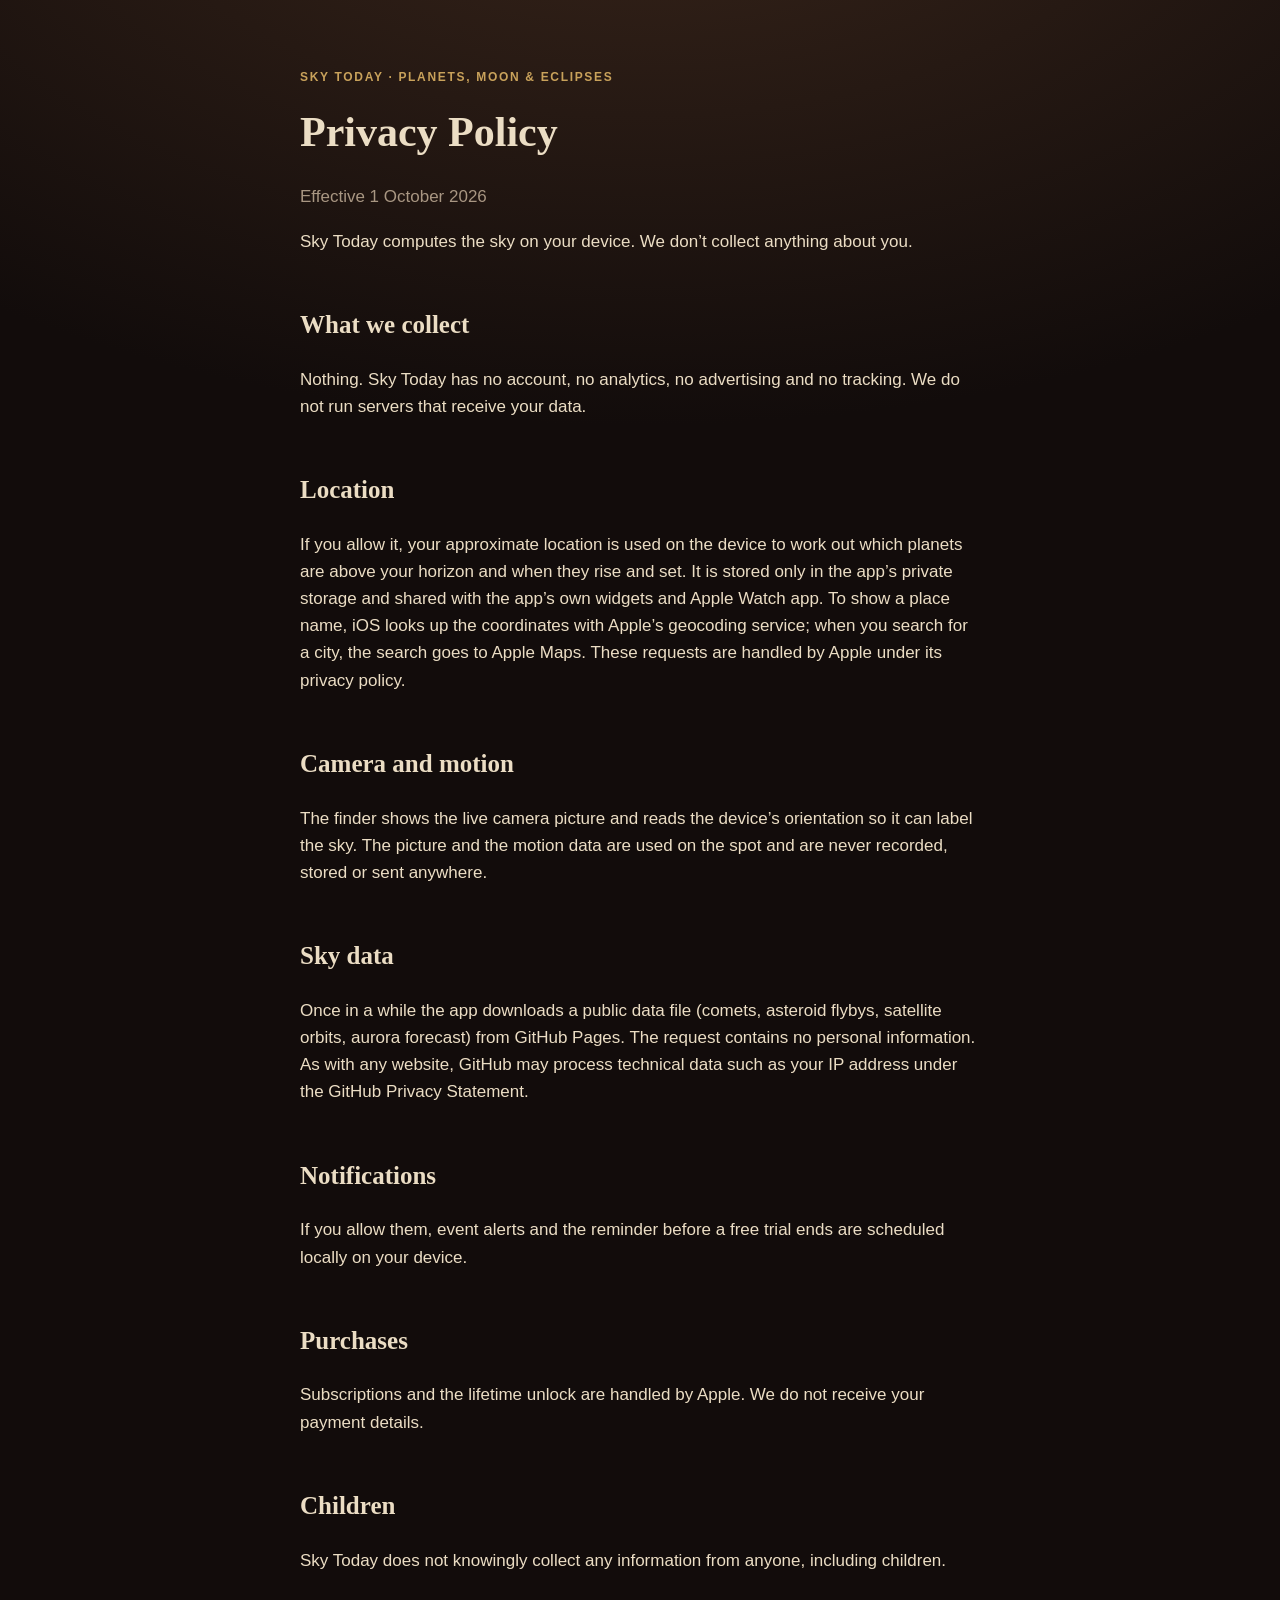
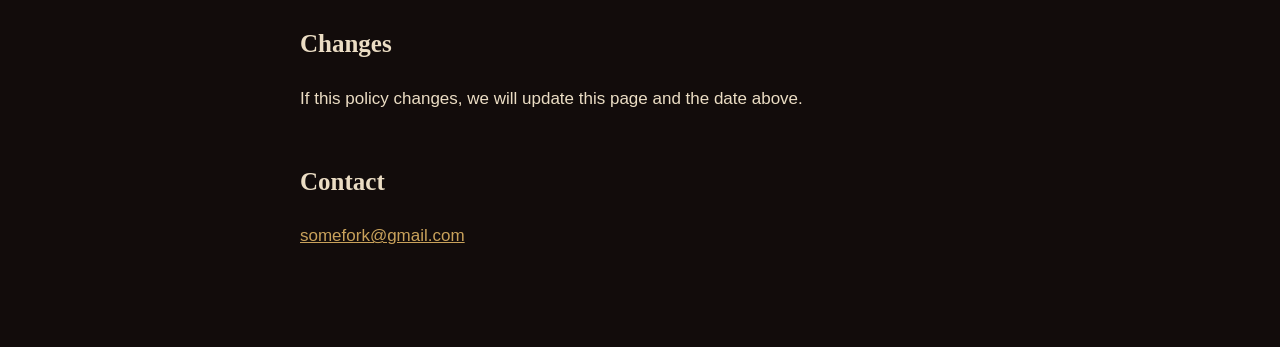
==== privacy.html @ f5c90df4 "Sky Today support site and data feed" ====
<!doctype html><html lang="en"><head><meta charset="utf-8"><meta name="viewport" content="width=device-width,initial-scale=1">
<title>Sky Today — Privacy Policy</title><link rel="stylesheet" href="style.css"></head><body><main>
<p class="eyebrow">Sky Today · Planets, Moon &amp; Eclipses</p><h1>Privacy Policy</h1><p class="muted">Effective 1 October 2026</p>
<p>Sky Today computes the sky on your device. We don’t collect anything about you.</p>
<h2>What we collect</h2><p>Nothing. Sky Today has no account, no analytics, no advertising and no tracking. We do not run servers that receive your data.</p>
<h2>Location</h2><p>If you allow it, your approximate location is used on the device to work out which planets are above your horizon and when they rise and set. It is stored only in the app’s private storage and shared with the app’s own widgets and Apple Watch app. To show a place name, iOS looks up the coordinates with Apple’s geocoding service; when you search for a city, the search goes to Apple Maps. These requests are handled by Apple under its privacy policy.</p>
<h2>Camera and motion</h2><p>The finder shows the live camera picture and reads the device’s orientation so it can label the sky. The picture and the motion data are used on the spot and are never recorded, stored or sent anywhere.</p>
<h2>Sky data</h2><p>Once in a while the app downloads a public data file (comets, asteroid flybys, satellite orbits, aurora forecast) from GitHub Pages. The request contains no personal information. As with any website, GitHub may process technical data such as your IP address under the GitHub Privacy Statement.</p>
<h2>Notifications</h2><p>If you allow them, event alerts and the reminder before a free trial ends are scheduled locally on your device.</p>
<h2>Purchases</h2><p>Subscriptions and the lifetime unlock are handled by Apple. We do not receive your payment details.</p>
<h2>Children</h2><p>Sky Today does not knowingly collect any information from anyone, including children.</p>
<h2>Changes</h2><p>If this policy changes, we will update this page and the date above.</p>
<h2>Contact</h2><p><a href="mailto:somefork@gmail.com">somefork@gmail.com</a></p>
</main></body></html>
---- style.css ----
:root{--bg:#120c0b;--ink:#ebddc4;--muted:#a89682;--gold:#c9a25b}
*{box-sizing:border-box}body{margin:0;background:radial-gradient(1100px 620px at 50% -10%,#3a261b,var(--bg));color:var(--ink);font:17px/1.6 -apple-system,BlinkMacSystemFont,"Helvetica Neue",sans-serif}
main{max-width:720px;margin:0 auto;padding:56px 20px 80px}h1,h2{font-family:"Cormorant Garamond","Iowan Old Style",Georgia,serif;font-weight:600}h1{font-size:42px;margin:.2em 0}h2{font-size:25px;margin-top:2em}
a{color:var(--gold)}.eyebrow{color:var(--gold);letter-spacing:.14em;text-transform:uppercase;font-size:12px;font-weight:600}.muted{color:var(--muted)}
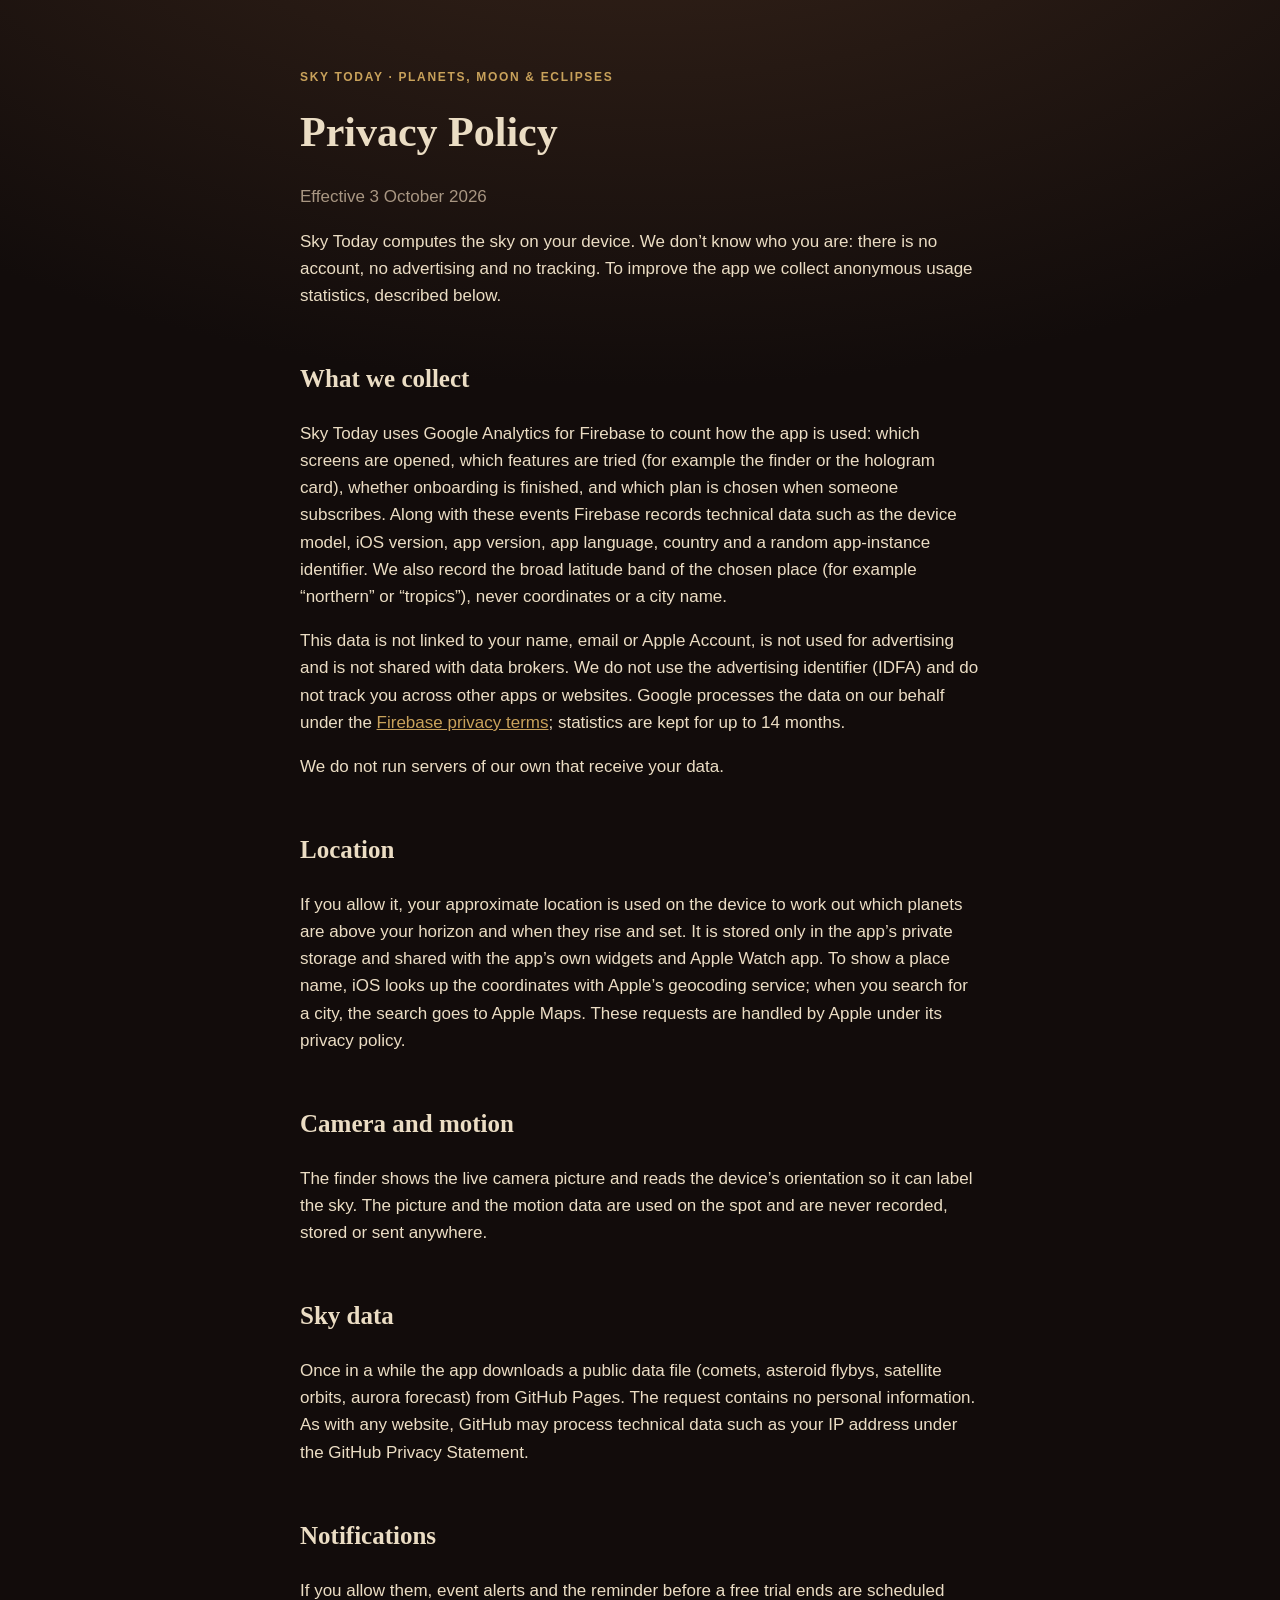
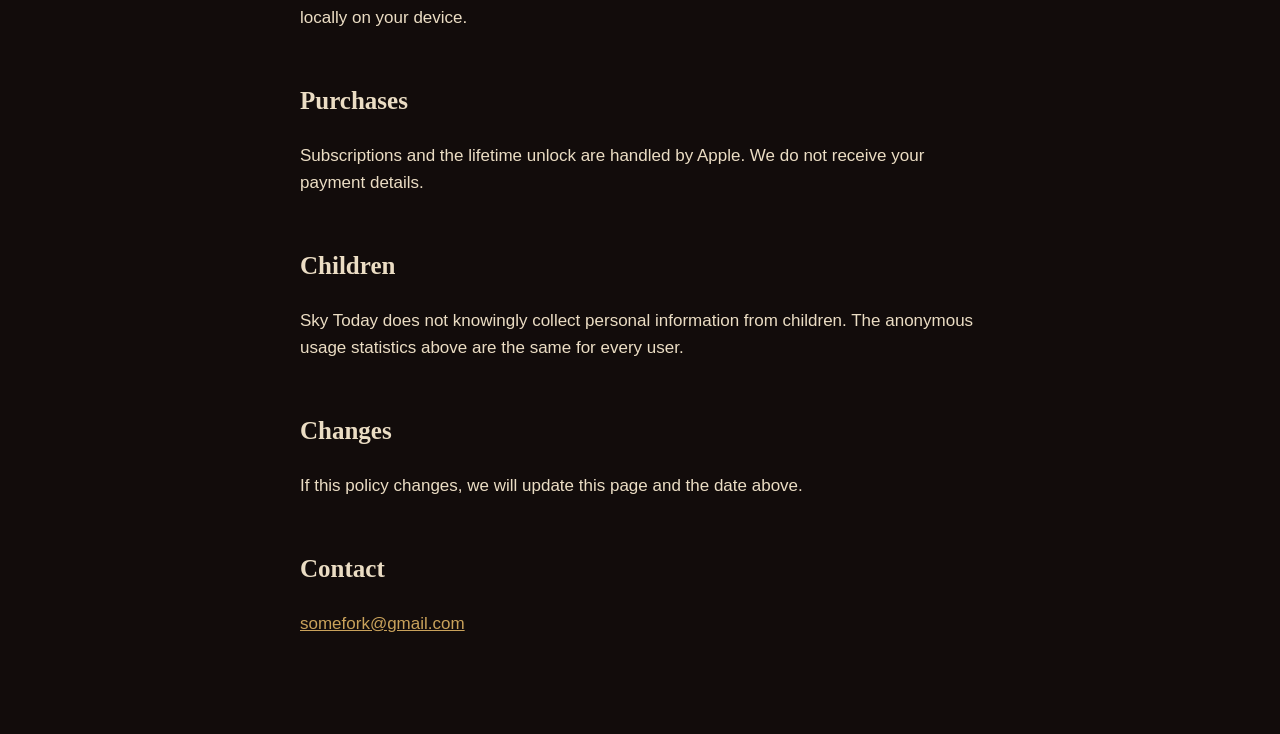
==== commit 0a8dfbbf: "privacy: describe anonymous Firebase usage statistics" ====
--- a/privacy.html
+++ b/privacy.html
@@ -1,14 +1,14 @@
 <!doctype html><html lang="en"><head><meta charset="utf-8"><meta name="viewport" content="width=device-width,initial-scale=1">
 <title>Sky Today — Privacy Policy</title><link rel="stylesheet" href="style.css"></head><body><main>
-<p class="eyebrow">Sky Today · Planets, Moon &amp; Eclipses</p><h1>Privacy Policy</h1><p class="muted">Effective 1 October 2026</p>
-<p>Sky Today computes the sky on your device. We don’t collect anything about you.</p>
-<h2>What we collect</h2><p>Nothing. Sky Today has no account, no analytics, no advertising and no tracking. We do not run servers that receive your data.</p>
+<p class="eyebrow">Sky Today · Planets, Moon &amp; Eclipses</p><h1>Privacy Policy</h1><p class="muted">Effective 3 October 2026</p>
+<p>Sky Today computes the sky on your device. We don’t know who you are: there is no account, no advertising and no tracking. To improve the app we collect anonymous usage statistics, described below.</p>
+<h2>What we collect</h2><p>Sky Today uses Google Analytics for Firebase to count how the app is used: which screens are opened, which features are tried (for example the finder or the hologram card), whether onboarding is finished, and which plan is chosen when someone subscribes. Along with these events Firebase records technical data such as the device model, iOS version, app version, app language, country and a random app-instance identifier. We also record the broad latitude band of the chosen place (for example “northern” or “tropics”), never coordinates or a city name.</p><p>This data is not linked to your name, email or Apple Account, is not used for advertising and is not shared with data brokers. We do not use the advertising identifier (IDFA) and do not track you across other apps or websites. Google processes the data on our behalf under the <a href="https://firebase.google.com/support/privacy">Firebase privacy terms</a>; statistics are kept for up to 14 months.</p><p>We do not run servers of our own that receive your data.</p>
 <h2>Location</h2><p>If you allow it, your approximate location is used on the device to work out which planets are above your horizon and when they rise and set. It is stored only in the app’s private storage and shared with the app’s own widgets and Apple Watch app. To show a place name, iOS looks up the coordinates with Apple’s geocoding service; when you search for a city, the search goes to Apple Maps. These requests are handled by Apple under its privacy policy.</p>
 <h2>Camera and motion</h2><p>The finder shows the live camera picture and reads the device’s orientation so it can label the sky. The picture and the motion data are used on the spot and are never recorded, stored or sent anywhere.</p>
 <h2>Sky data</h2><p>Once in a while the app downloads a public data file (comets, asteroid flybys, satellite orbits, aurora forecast) from GitHub Pages. The request contains no personal information. As with any website, GitHub may process technical data such as your IP address under the GitHub Privacy Statement.</p>
 <h2>Notifications</h2><p>If you allow them, event alerts and the reminder before a free trial ends are scheduled locally on your device.</p>
 <h2>Purchases</h2><p>Subscriptions and the lifetime unlock are handled by Apple. We do not receive your payment details.</p>
-<h2>Children</h2><p>Sky Today does not knowingly collect any information from anyone, including children.</p>
+<h2>Children</h2><p>Sky Today does not knowingly collect personal information from children. The anonymous usage statistics above are the same for every user.</p>
 <h2>Changes</h2><p>If this policy changes, we will update this page and the date above.</p>
 <h2>Contact</h2><p><a href="mailto:somefork@gmail.com">somefork@gmail.com</a></p>
 </main></body></html>
